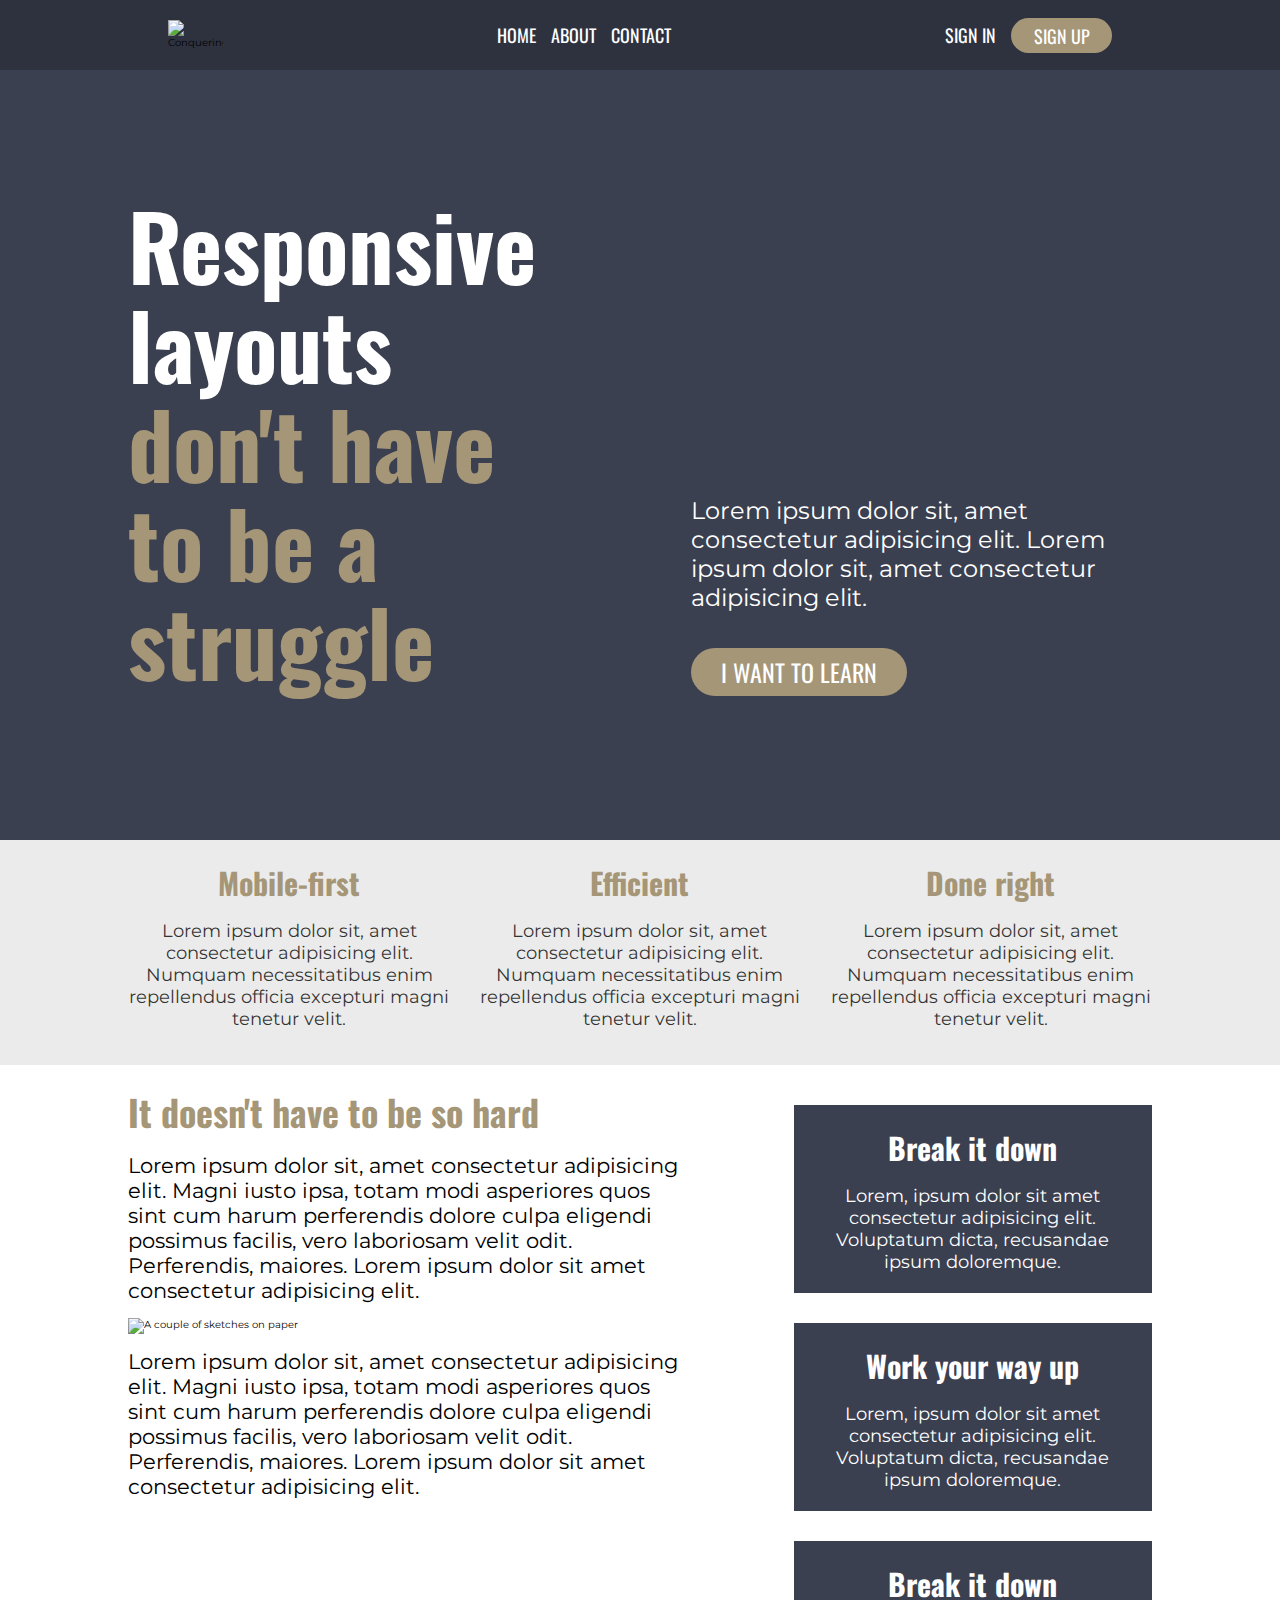
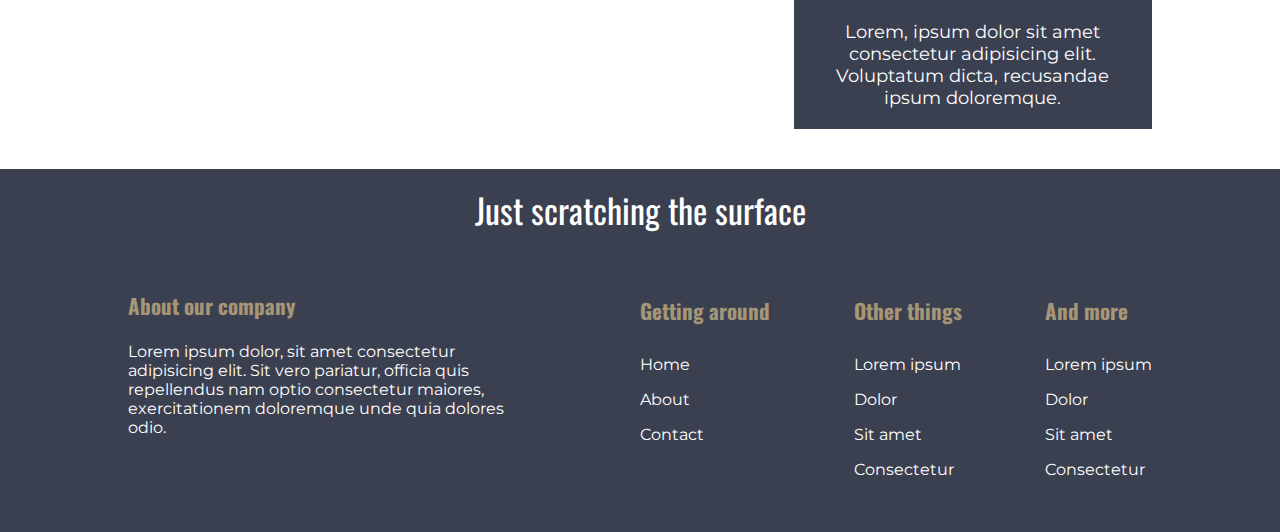
==== index.html @ 31303733 "responsive basic layout" ====
<!DOCTYPE html>
<html lang="en">
  <head>
    <meta charset="UTF-8" />
    <meta name="viewport" content="width=device-width, initial-scale=1.0" />
    <title>Little Ganster</title>
    <link rel="stylesheet" href="./css/stylesheet.css" />
  </head>
  <body></body>
</html>
<header class="header">
  <div class="container">
    <button class="toggle">
      <i class="hamburguer fas fa-bars"></i>
    </button>

    <img
      src="https://drive.google.com/uc?id=1h7lXWV56qq_ZObtqsrQkBXcDwo1gfmDO"
      alt="Conquering responsive layouts logo"
      class="logo"
      width="55px"
      height="30px"
    />

    <div class="nav-container">
      <nav class="primary-nav">
        <ul class="nav__list">
          <li class="nav__list__item">
            <a href="#" class="primary-nav__link">home</a>
          </li>

          <li class="nav__list__item">
            <a href="#" class="primary-nav__link">about</a>
          </li>

          <li class="nav__list__item">
            <a href="#" class="primary-nav__link">contact</a>
          </li>
        </ul>
      </nav>

      <nav class="secondary-nav">
        <ul class="nav__list">
          <li class="nav__list__item">
            <a href="" class="secondary-nav__link">sign in</a>
          </li>

          <li class="nav__list__item">
            <a href="" class="secondary-nav__link link-button">sign up</a>
          </li>
        </ul>
      </nav>
    </div>
    <!--End of the nav-container-->
  </div>
  <!--End of the first container inside header-->
</header>

<main class="main-content">
  <section class="hero-section">
    <div class="container row2">
      <h1 class="hero__title">
        responsive layouts
        <span class="accent">don't have to be a struggle</span>
      </h1>

      <div class="wrap wrap--bottom">
        <p class="hero__text">
          Lorem ipsum dolor sit, amet consectetur adipisicing elit. Lorem ipsum
          dolor sit, amet consectetur adipisicing elit.
        </p>

        <a href="#" class="hero__link link-button">i want to learn</a>
      </div>
    </div>

    <aside class="hero__aside">
      <div class="container row">
        <section class="hero__aside__section">
          <h2 class="subtitle">mobile-first</h2>

          <p class="hero__aside__text">
            Lorem ipsum dolor sit, amet consectetur adipisicing elit. Numquam
            necessitatibus enim repellendus officia excepturi magni tenetur
            velit.
          </p>
        </section>

        <section class="hero__aside__section">
          <h2 class="subtitle">efficient</h2>

          <p class="hero__aside__text">
            Lorem ipsum dolor sit, amet consectetur adipisicing elit. Numquam
            necessitatibus enim repellendus officia excepturi magni tenetur
            velit.
          </p>
        </section>

        <section class="hero__aside__section">
          <h2 class="subtitle">done right</h2>

          <p class="hero__aside__text">
            Lorem ipsum dolor sit, amet consectetur adipisicing elit. Numquam
            necessitatibus enim repellendus officia excepturi magni tenetur
            velit.
          </p>
        </section>
      </div>
    </aside>
  </section>

  <section class="primary-section">
    <div class="container row2">
      <div class="wrap">
        <h2 class="subtitle">it doesn't have to be so hard</h2>

        <p class="primary-section__text">
          Lorem ipsum dolor sit, amet consectetur adipisicing elit. Magni iusto
          ipsa, totam modi asperiores quos sint cum harum perferendis dolore
          culpa eligendi possimus facilis, vero laboriosam velit odit.
          Perferendis, maiores. Lorem ipsum dolor sit amet consectetur
          adipisicing elit.
        </p>

        <img
          src="https://drive.google.com/uc?export=view&id=1Bmxe8sjUV5dAj_eSi6r8S3-ubLj5u2Nr"
          alt="A couple of sketches on paper"
          class="primary-section__img"
          width="1207px"
          height="913px"
        />

        <p class="primary-section__text">
          Lorem ipsum dolor sit, amet consectetur adipisicing elit. Magni iusto
          ipsa, totam modi asperiores quos sint cum harum perferendis dolore
          culpa eligendi possimus facilis, vero laboriosam velit odit.
          Perferendis, maiores. Lorem ipsum dolor sit amet consectetur
          adipisicing elit.
        </p>
      </div>

      <aside class="primary__aside row">
        <article class="primary__aside__article">
          <h2 class="subtitle">break it down</h2>

          <p class="aside__article__text">
            Lorem, ipsum dolor sit amet consectetur adipisicing elit. Voluptatum
            dicta, recusandae ipsum doloremque.
          </p>
        </article>

        <article class="primary__aside__article">
          <h2 class="subtitle">work your way up</h2>

          <p class="aside__article__text">
            Lorem, ipsum dolor sit amet consectetur adipisicing elit. Voluptatum
            dicta, recusandae ipsum doloremque.
          </p>
        </article>

        <article class="primary__aside__article">
          <h2 class="subtitle">break it down</h2>

          <p class="aside__article__text">
            Lorem, ipsum dolor sit amet consectetur adipisicing elit. Voluptatum
            dicta, recusandae ipsum doloremque.
          </p>
        </article>
      </aside>
    </div>
  </section>
</main>

<footer class="footer">
  <p class="footer__text-big">just scratching the surface</p>

  <div class="container row2">
    <section class="footer__section">
      <h2 class="subtitle">about our company</h2>

      <p class="footer__section__text">
        Lorem ipsum dolor, sit amet consectetur adipisicing elit. Sit vero
        pariatur, officia quis repellendus nam optio consectetur maiores,
        exercitationem doloremque unde quia dolores odio.
      </p>
    </section>

    <div class="row">
      <nav class="footer__nav">
        <h2 class="subtitle">getting around</h2>

        <div class="footer__nav__wrap">
          <a href="#" class="footer__nav__link">home</a>
          <a href="#" class="footer__nav__link">about</a>
          <a href="#" class="footer__nav__link">contact</a>
        </div>
      </nav>

      <nav class="footer__nav">
        <h2 class="subtitle">other things</h2>

        <div class="footer__nav__wrap">
          <a href="#" class="footer__nav__link">lorem ipsum</a>
          <a href="#" class="footer__nav__link">dolor</a>
          <a href="#" class="footer__nav__link">sit amet</a>
          <a href="#" class="footer__nav__link">consectetur</a>
        </div>
      </nav>

      <nav class="footer__nav">
        <h2 class="subtitle">and more</h2>

        <div class="footer__nav__wrap">
          <a href="#" class="footer__nav__link">lorem ipsum</a>
          <a href="#" class="footer__nav__link">dolor</a>
          <a href="#" class="footer__nav__link">sit amet</a>
          <a href="#" class="footer__nav__link">consectetur</a>
        </div>
      </nav>
    </div>
    <!--End of the row div-->
  </div>
  <!--End of the container div-->
</footer>

<!--script for icons-->
<script src="./js/index.js"></script>
<script
  src="https://kit.fontawesome.com/150d9cdc3a.js"
  crossorigin="anonymous"
></script>
---- css/stylesheet.css ----
@import url("https://fonts.googleapis.com/css2?family=Montserrat&family=Oswald:wght@700&display=swap");

* {
  padding: 0;
  margin: 0;
  box-sizing: border-box;
}

:root {
  font-size: 62.5%;
  --white: #fff;
  --sand-color: #a59678;
  --deep-blue: #2e323f;
  --king-blue: #3b4050;
  --gray: rgb(235, 235, 235);
  --light-black: rgb(0 0 0 / 0.8);
  --extra-light-black: rgb(0 0 0 / 0.4);
}

body {
  font-family: "Montserrat", sans-serif;
}

.primary-nav__link,
.secondary-nav__link,
.hero__title,
.hero__link,
.subtitle {
  font-family: "Oswald", sans-serif;
}

.subtitle {
  color: var(--sand-color);
}

.subtitle::first-letter,
.hero__title::first-letter,
.footer__nav__link::first-letter {
  text-transform: uppercase;
}

.link-button {
  padding: 0.25em 1.25em;

  background: var(--sand-color);
  color: var(--white);
  border-radius: 100px;
}

.container {
  width: 80%;
  max-width: 1200px;
  padding: 2em 0;
  margin: 0 auto;
}
/*Header*/
.header {
  background: var(--deep-blue);
}

.header > .container {
  display: flex;
  justify-content: center;
  align-items: center;

  position: relative;

  width: 100%;
  padding-left: 10vw;
  padding-right: 10vw;
}

.toggle {
  position: absolute;
  left: 10vw;

  width: 40px;
  height: 40px;
  border: none;

  font-size: 20px;

  border-radius: 50%;
  background: var(--extra-light-black);
  color: var(--gray);
}

.toggle:hover,
.toggle:active,
a:hover,
a:active {
  opacity: 0.7;
}
/*It is not displayed unless the user clicks on the toggle button*/
.nav-container {
  display: none;
}
/*This class will be added to nav-container to ve visible*/
.nav-container--visible {
  display: block;

  position: absolute;
  top: 100%;
  left: 0;
  right: 0;

  border-top: 1px solid var(--king-blue);
  padding: 2em 0;

  background: var(--deep-blue);
}

.primary-nav__link,
.secondary-nav__link,
.hero__link {
  font-size: clamp(1.8rem, 3vw, 2.4rem);
  text-decoration: none;
  text-transform: uppercase;

  color: var(--white);
}

.primary-nav__link,
.secondary-nav__link {
  font-size: clamp(1.5rem, 2vw, 1.8rem);
}

.primary-nav {
  margin-bottom: 2.5rem;
}

.nav__list {
  padding: 0;
  margin: 0;

  list-style: none;
}

.nav__list__item {
  margin-bottom: 1rem;

  text-align: center;
}
/*Main*/
.hero-section {
  background: var(--king-blue);
  color: var(--white);
}

.hero__title {
  font-size: clamp(5rem, 10vw, 9rem);
  line-height: 1.1;
}

.accent {
  color: var(--sand-color);
}

.hero__text {
  margin: 1.75em 0;

  font-size: clamp(1.8rem, 3vw, 2.4rem);
}

.hero__aside {
  background: var(--gray);
}

.hero__aside__section > .subtitle {
  font-size: clamp(2.4rem, 4vw, 3rem);
  text-align: center;
}

.hero__aside__text {
  margin: 1.5rem 0;

  font-size: clamp(1.4rem, 3vw, 1.8rem);
  text-align: center;

  color: var(--light-black);
}

.primary-section .subtitle {
  margin-bottom: 1.5rem;

  font-size: clamp(2.6rem, 4vw, 3.6rem);
}

.primary-section .wrap {
  margin-bottom: 50px;
}

.primary-section__img {
  max-width: 100%;
  height: auto;
  margin: 1.5rem 0;
}

.primary-section__text {
  font-size: clamp(1.5rem, 2.5vw, 2.1rem);
}

.primary__aside {
  padding: 2em 0;

  text-align: center;
}

.primary__aside__article {
  padding: 2em;
  margin-top: 30px;

  background: var(--king-blue);
  color: var(--white);
}

.primary__aside__article > .subtitle {
  font-size: clamp(2.4rem, 4vw, 3rem);
  color: white;
}

.aside__article__text {
  font-size: clamp(1.4rem, 3vw, 1.8rem);
}
/*Footer*/
.footer {
  background: var(--king-blue);
}

.footer__text-big {
  width: 80%;
  padding: 1.5rem 0;
  margin: 0 auto;

  font-family: "Oswald", sans-serif;
  font-size: clamp(2.4rem, 4vw, 3.4rem);
  text-align: center;

  color: var(--white);
}

.footer__text-big::first-letter {
  text-transform: uppercase;
}

.footer__section {
  padding: 2em 0;
}

.footer .subtitle {
  padding-bottom: 1em;

  font-size: clamp(1.6rem, 4vw, 2.1rem);
}

.footer__section__text,
.footer__nav__link {
  font-size: clamp(1.4rem, 3vw, 1.6rem);

  color: var(--white);
}

.footer__nav {
  padding: 2.5em 0;
}

.footer__nav__link {
  padding: 0.5em 0;

  text-decoration: none;
}

.footer__nav__wrap {
  display: flex;
  flex-direction: column;
  align-items: flex-start;
}

@media (min-width: 700px) {
  .row {
    display: flex;
    justify-content: space-between;
  }

  .header > .container {
    justify-content: space-between;
  }

  .nav__list {
    display: flex;
  }

  .nav__list__item {
    margin: 0 0 0 15px;
  }

  .primary-nav {
    margin: 0 auto 0;
  }

  .primary__aside__article,
  .hero__aside__section {
    width: 31.5%;
  }

  .toggle {
    display: none;
  }

  .nav-container {
    display: flex;

    position: static;

    width: 100%;
    padding: 0;
    border: none;
  }
}

@media (min-width: 1000px) {
  .row2 {
    display: flex;
    justify-content: space-between;
  }

  .hero-section .row2 > * {
    width: 45%;
  }

  .hero-section .row2 {
    padding: 125px 0 150px;
  }

  .wrap--bottom {
    align-self: flex-end;
  }

  .primary-section .wrap {
    width: 55%;
  }

  .primary-section .row {
    flex-direction: column;
    justify-content: flex-start;

    width: 35%;
  }

  .primary__aside__article {
    width: 100%;
  }

  .primary__aside__article:first-child {
    margin-top: 0;
  }

  .footer__section {
    width: 40%;
  }

  .footer .row {
    width: 50%;
  }
}
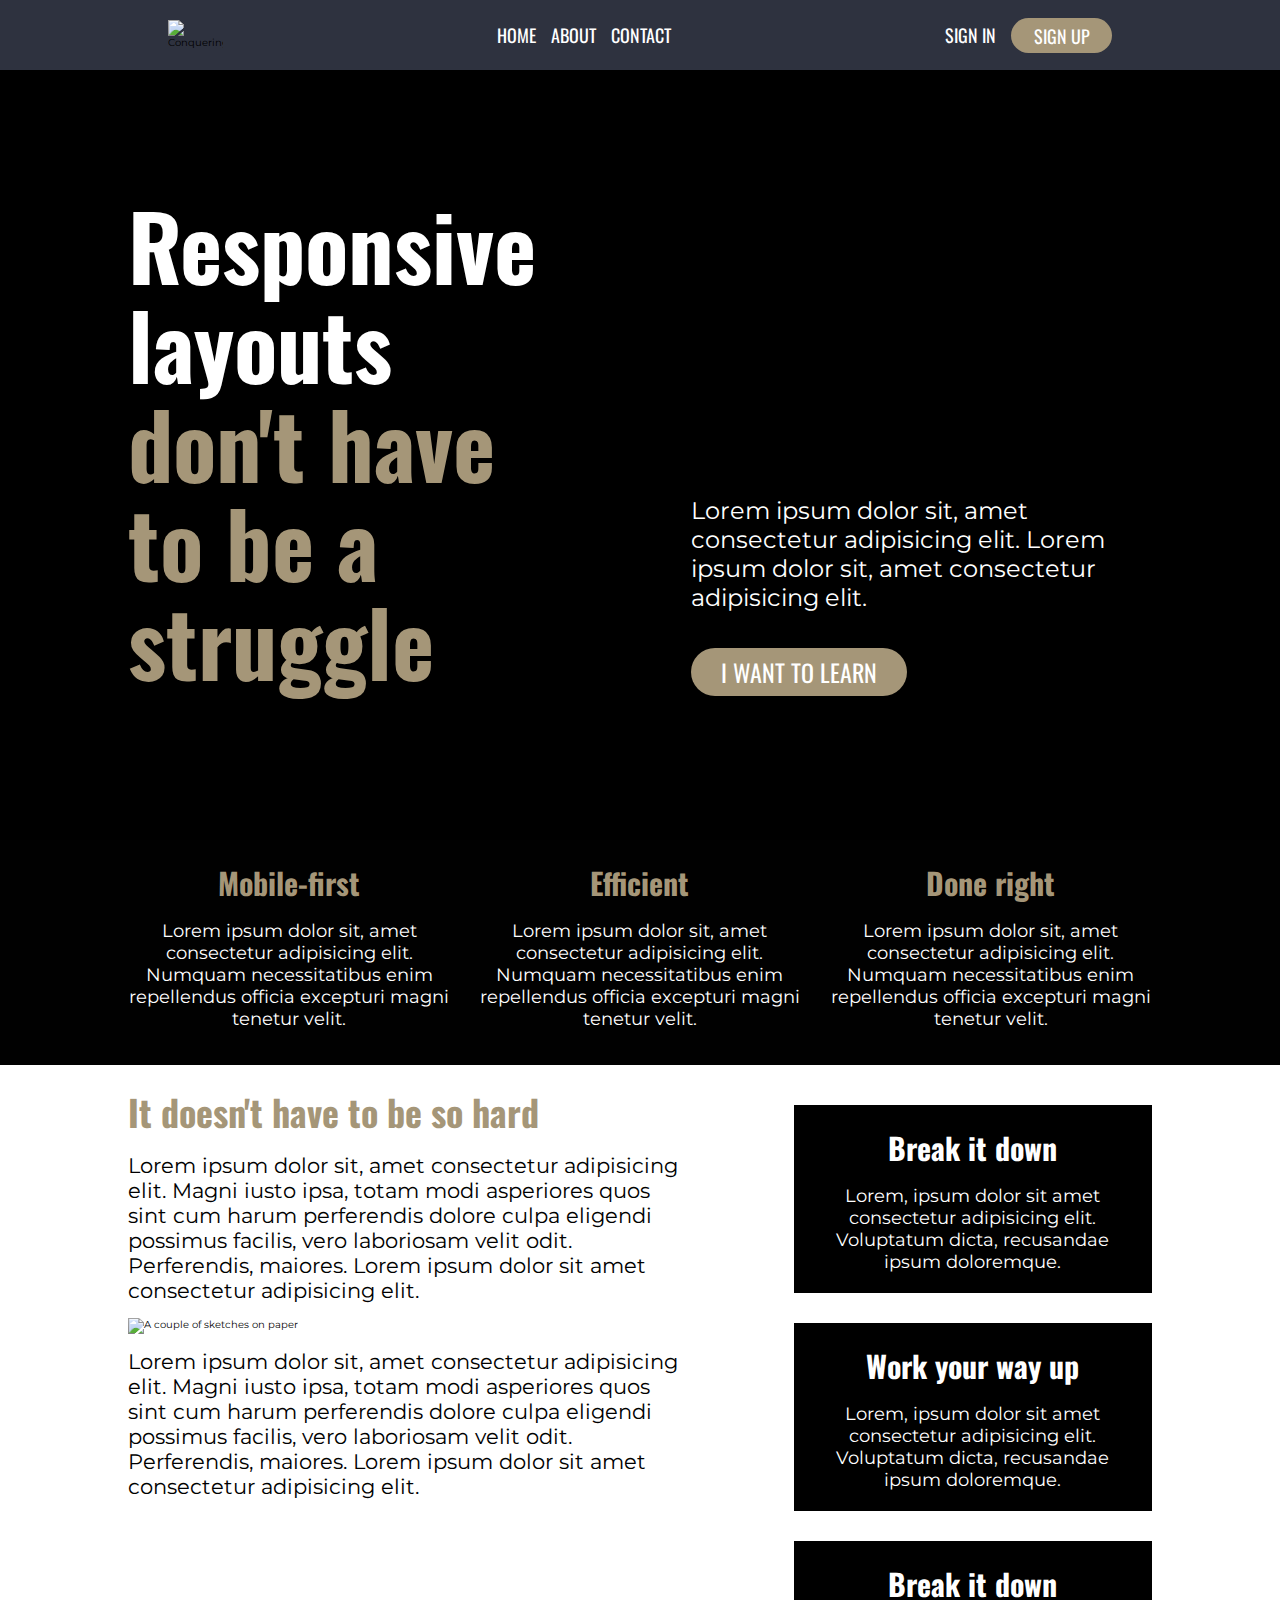
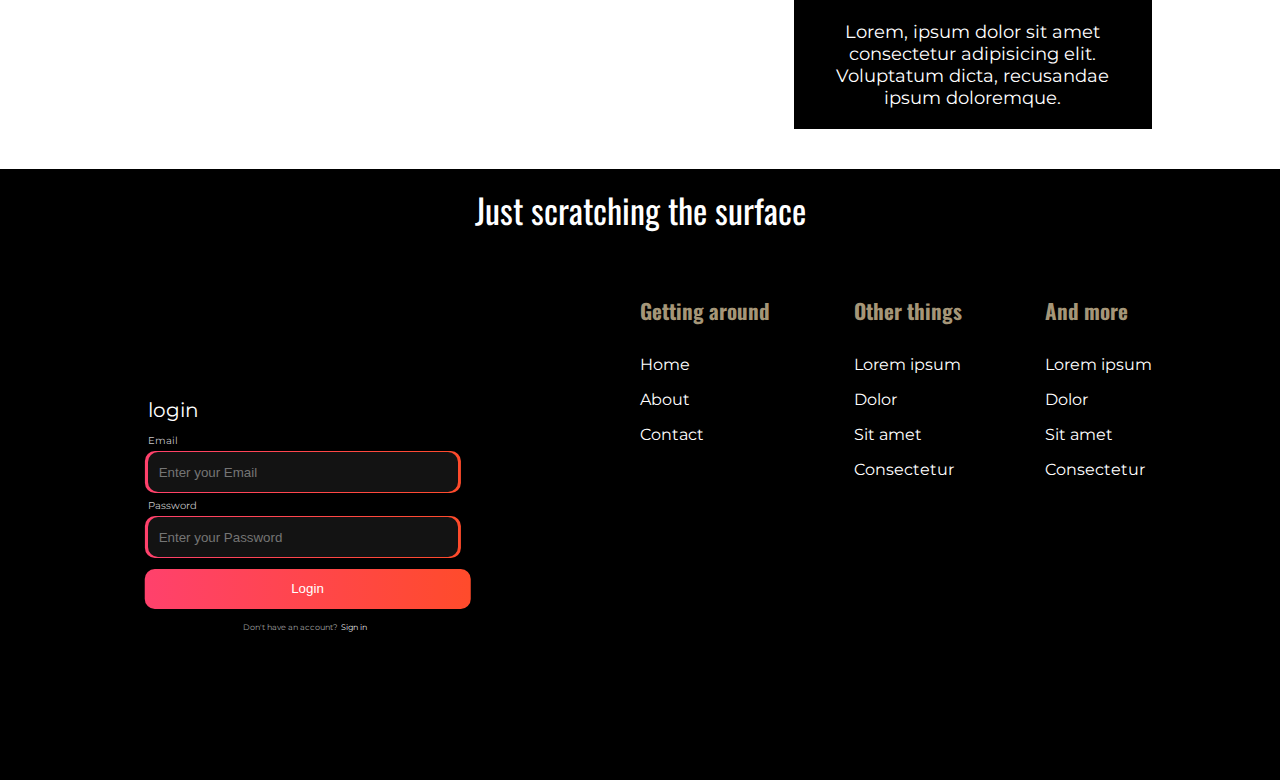
==== commit 61019dec: "styling landing page" ====
--- a/index.html
+++ b/index.html
@@ -4,7 +4,11 @@
     <meta charset="UTF-8" />
     <meta name="viewport" content="width=device-width, initial-scale=1.0" />
     <title>Little Ganster</title>
-    <link rel="stylesheet" href="./css/stylesheet.css" />
+    <link
+      rel="stylesheet"
+      href="./css/index.css
+    "
+    />
   </head>
   <body></body>
 </html>
@@ -173,16 +177,36 @@
 
 <footer class="footer">
   <p class="footer__text-big">just scratching the surface</p>
+  <!-- Forms external -->
 
   <div class="container row2">
     <section class="footer__section">
-      <h2 class="subtitle">about our company</h2>
-
-      <p class="footer__section__text">
-        Lorem ipsum dolor, sit amet consectetur adipisicing elit. Sit vero
-        pariatur, officia quis repellendus nam optio consectetur maiores,
-        exercitationem doloremque unde quia dolores odio.
-      </p>
+      <div class="container-forms">
+        <p class="headline">login</p>
+        <div>
+          <div class="box-forms">
+            <p>Email</p>
+            <div>
+              <input type="text" name="" id="" placeholder="Enter your Email" />
+            </div>
+          </div>
+        </div>
+        <div>
+          <div class="box-forms">
+            <p>Password</p>
+            <div>
+              <input
+                type="password"
+                name=""
+                id=""
+                placeholder="Enter your Password"
+              />
+            </div>
+          </div>
+        </div>
+        <button class="loginBtn">Login</button>
+        <p class="text">Don't have an account?<a href="#">Sign in</a></p>
+      </div>
     </section>
 
     <div class="row">
--- a/css/index.css
+++ b/css/index.css
@@ -0,0 +1,458 @@
+@import url("https://fonts.googleapis.com/css2?family=Montserrat&family=Oswald:wght@700&display=swap");
+
+* {
+  padding: 0;
+  margin: 0;
+  box-sizing: border-box;
+}
+
+:root {
+  font-size: 62.5%;
+  --white: #fff;
+  --sand-color: #a59678;
+  --deep-blue: #2e323f;
+  --black: rgb(0 0 0);
+  --light-black: rgb(1 1 1 / 0.6);
+}
+
+body {
+  font-family: "Montserrat", sans-serif;
+}
+
+.primary-nav__link,
+.secondary-nav__link,
+.hero__title,
+.hero__link,
+.subtitle {
+  font-family: "Oswald", sans-serif;
+}
+
+.subtitle {
+  color: var(--sand-color);
+}
+
+.subtitle::first-letter,
+.hero__title::first-letter,
+.footer__nav__link::first-letter {
+  text-transform: uppercase;
+}
+
+.link-button {
+  padding: 0.25em 1.25em;
+
+  background: var(--sand-color);
+  color: var(--white);
+  border-radius: 100px;
+}
+
+.container {
+  width: 80%;
+  max-width: 1200px;
+  padding: 2em 0;
+  margin: 0 auto;
+}
+/*Header*/
+.header {
+  background: var(--deep-blue);
+}
+
+.header > .container {
+  display: flex;
+  justify-content: center;
+  align-items: center;
+
+  position: relative;
+
+  width: 100%;
+  padding-left: 10vw;
+  padding-right: 10vw;
+}
+
+.toggle {
+  position: absolute;
+  left: 10vw;
+
+  width: 40px;
+  height: 40px;
+  border: none;
+
+  font-size: 20px;
+
+  border-radius: 50%;
+  background: var(--light-black);
+  color: var(--light-black);
+}
+
+.toggle:hover,
+.toggle:active,
+a:hover,
+a:active {
+  opacity: 0.7;
+}
+/*It is not displayed unless the user clicks on the toggle button*/
+.nav-container {
+  display: none;
+}
+/*This class will be added to nav-container to ve visible*/
+.nav-container--visible {
+  display: block;
+
+  position: absolute;
+  top: 100%;
+  left: 0;
+  right: 0;
+
+  border-top: 1px solid var(--black);
+  padding: 2em 0;
+
+  background: var(--deep-blue);
+}
+
+.primary-nav__link,
+.secondary-nav__link,
+.hero__link {
+  font-size: clamp(1.8rem, 3vw, 2.4rem);
+  text-decoration: none;
+  text-transform: uppercase;
+
+  color: var(--white);
+}
+
+.primary-nav__link,
+.secondary-nav__link {
+  font-size: clamp(1.5rem, 2vw, 1.8rem);
+}
+
+.primary-nav {
+  margin-bottom: 2.5rem;
+}
+
+.nav__list {
+  padding: 0;
+  margin: 0;
+
+  list-style: none;
+}
+
+.nav__list__item {
+  margin-bottom: 1rem;
+
+  text-align: center;
+}
+/*Main*/
+.hero-section {
+  background: var(--black);
+  color: var(--white);
+}
+
+.hero__title {
+  font-size: clamp(5rem, 10vw, 9rem);
+  line-height: 1.1;
+}
+
+.accent {
+  color: var(--sand-color);
+}
+
+.hero__text {
+  margin: 1.75em 0;
+
+  font-size: clamp(1.8rem, 3vw, 2.4rem);
+}
+
+.hero__aside {
+  background: var(--light-black);
+}
+
+.hero__aside__section > .subtitle {
+  font-size: clamp(2.4rem, 4vw, 3rem);
+  text-align: center;
+}
+
+.hero__aside__text {
+  margin: 1.5rem 0;
+
+  font-size: clamp(1.4rem, 3vw, 1.8rem);
+  text-align: center;
+
+  color: var(--white);
+}
+
+.primary-section .subtitle {
+  margin-bottom: 1.5rem;
+
+  font-size: clamp(2.6rem, 4vw, 3.6rem);
+}
+
+.primary-section .wrap {
+  margin-bottom: 50px;
+}
+
+.primary-section__img {
+  max-width: 100%;
+  height: auto;
+  margin: 1.5rem 0;
+}
+
+.primary-section__text {
+  font-size: clamp(1.5rem, 2.5vw, 2.1rem);
+}
+
+.primary__aside {
+  padding: 2em 0;
+
+  text-align: center;
+}
+
+.primary__aside__article {
+  padding: 2em;
+  margin-top: 30px;
+
+  background: var(--black);
+  color: var(--white);
+}
+
+.primary__aside__article > .subtitle {
+  font-size: clamp(2.4rem, 4vw, 3rem);
+  color: white;
+}
+
+.aside__article__text {
+  font-size: clamp(1.4rem, 3vw, 1.8rem);
+}
+/*Footer*/
+.footer {
+  background: var(--black);
+}
+
+.footer__text-big {
+  width: 80%;
+  padding: 1.5rem 0;
+  margin: 0 auto;
+
+  font-family: "Oswald", sans-serif;
+  font-size: clamp(2.4rem, 4vw, 3.4rem);
+  text-align: center;
+
+  color: var(--white);
+}
+
+.footer__text-big::first-letter {
+  text-transform: uppercase;
+}
+
+.footer__section {
+  padding: 2em 0;
+}
+
+.footer .subtitle {
+  padding-bottom: 1em;
+
+  font-size: clamp(1.6rem, 4vw, 2.1rem);
+}
+
+.footer__section__text,
+.footer__nav__link {
+  font-size: clamp(1.4rem, 3vw, 1.6rem);
+
+  color: var(--white);
+}
+
+.footer__nav {
+  padding: 2.5em 0;
+}
+
+.footer__nav__link {
+  padding: 0.5em 0;
+
+  text-decoration: none;
+}
+
+.footer__nav__wrap {
+  display: flex;
+  flex-direction: column;
+  align-items: flex-start;
+}
+
+@media (min-width: 700px) {
+  .row {
+    display: flex;
+    justify-content: space-between;
+  }
+
+  .header > .container {
+    justify-content: space-between;
+  }
+
+  .nav__list {
+    display: flex;
+  }
+
+  .nav__list__item {
+    margin: 0 0 0 15px;
+  }
+
+  .primary-nav {
+    margin: 0 auto 0;
+  }
+
+  .primary__aside__article,
+  .hero__aside__section {
+    width: 31.5%;
+  }
+
+  .toggle {
+    display: none;
+  }
+
+  .nav-container {
+    display: flex;
+
+    position: static;
+
+    width: 100%;
+    padding: 0;
+    border: none;
+  }
+}
+
+@media (min-width: 1000px) {
+  .row2 {
+    display: flex;
+    justify-content: space-between;
+  }
+
+  .hero-section .row2 > * {
+    width: 45%;
+  }
+
+  .hero-section .row2 {
+    padding: 125px 0 150px;
+  }
+
+  .wrap--bottom {
+    align-self: flex-end;
+  }
+
+  .primary-section .wrap {
+    width: 55%;
+  }
+
+  .primary-section .row {
+    flex-direction: column;
+    justify-content: flex-start;
+
+    width: 35%;
+  }
+
+  .primary__aside__article {
+    width: 100%;
+  }
+
+  .primary__aside__article:first-child {
+    margin-top: 0;
+  }
+
+  .footer__section {
+    width: 40%;
+  }
+
+  .footer .row {
+    width: 50%;
+  }
+}
+/* 
+forms external */
+@import url("https://fonts.googleapis.com/css2?family=Poppins:wght@100;300&display=swap");
+
+.container-forms {
+  width: 350px;
+  height: 450px;
+  color: #fff;
+  padding: 2rem;
+  display: flex;
+  justify-content: center;
+  flex-direction: column;
+  border-radius: 20px;
+}
+
+.headline {
+  margin-bottom: 0.5em;
+  font-size: 2rem;
+}
+
+.box-forms {
+  margin: 0.2em 0;
+}
+
+.container-forms .box-forms p {
+  color: rgba(255, 255, 255, 0.781);
+}
+
+.container-forms .box-forms div {
+  width: 100%;
+  height: 40px;
+  position: relative;
+  margin: 0.5em 0;
+}
+
+.container-forms .box-forms input {
+  position: absolute;
+  width: 100%;
+  height: 100%;
+  background: rgb(19, 19, 19);
+  border: none;
+  outline: none;
+  padding-left: 0.8em;
+  color: #fff;
+  border-radius: 10px;
+  transition: all 0.4s;
+}
+
+.container-forms .box-forms input:focus::placeholder {
+  color: #ffffff;
+}
+
+.container-forms .box-forms div::before {
+  content: "";
+  position: absolute;
+  top: 50%;
+  left: 50%;
+  transform: translate(-50%, -50%);
+  width: 102%;
+  height: 105%;
+  border-radius: 10px;
+  background: linear-gradient(to right, #ff416c, #ff4b2b);
+}
+
+.loginBtn {
+  width: 105%;
+  height: 40px;
+  border: none;
+  margin: 0.5em 0;
+  border-radius: 10px;
+  transform: translate(-1%);
+  background: linear-gradient(to right, #ff416c, #ff4b2b);
+  color: #fff;
+  cursor: pointer;
+  transition: all 0.4s;
+}
+
+.loginBtn:hover {
+  box-shadow: 0 0 10px #ff415d56;
+  transform: translate(-1%, 5%);
+}
+
+.text {
+  font-size: 0.8em;
+  margin-top: 0.8em;
+  text-align: center;
+  color: rgba(255, 255, 255, 0.623);
+}
+
+.text a {
+  color: rgba(255, 255, 255, 0.911);
+  text-decoration: none;
+  position: relative;
+  left: 3px;
+}
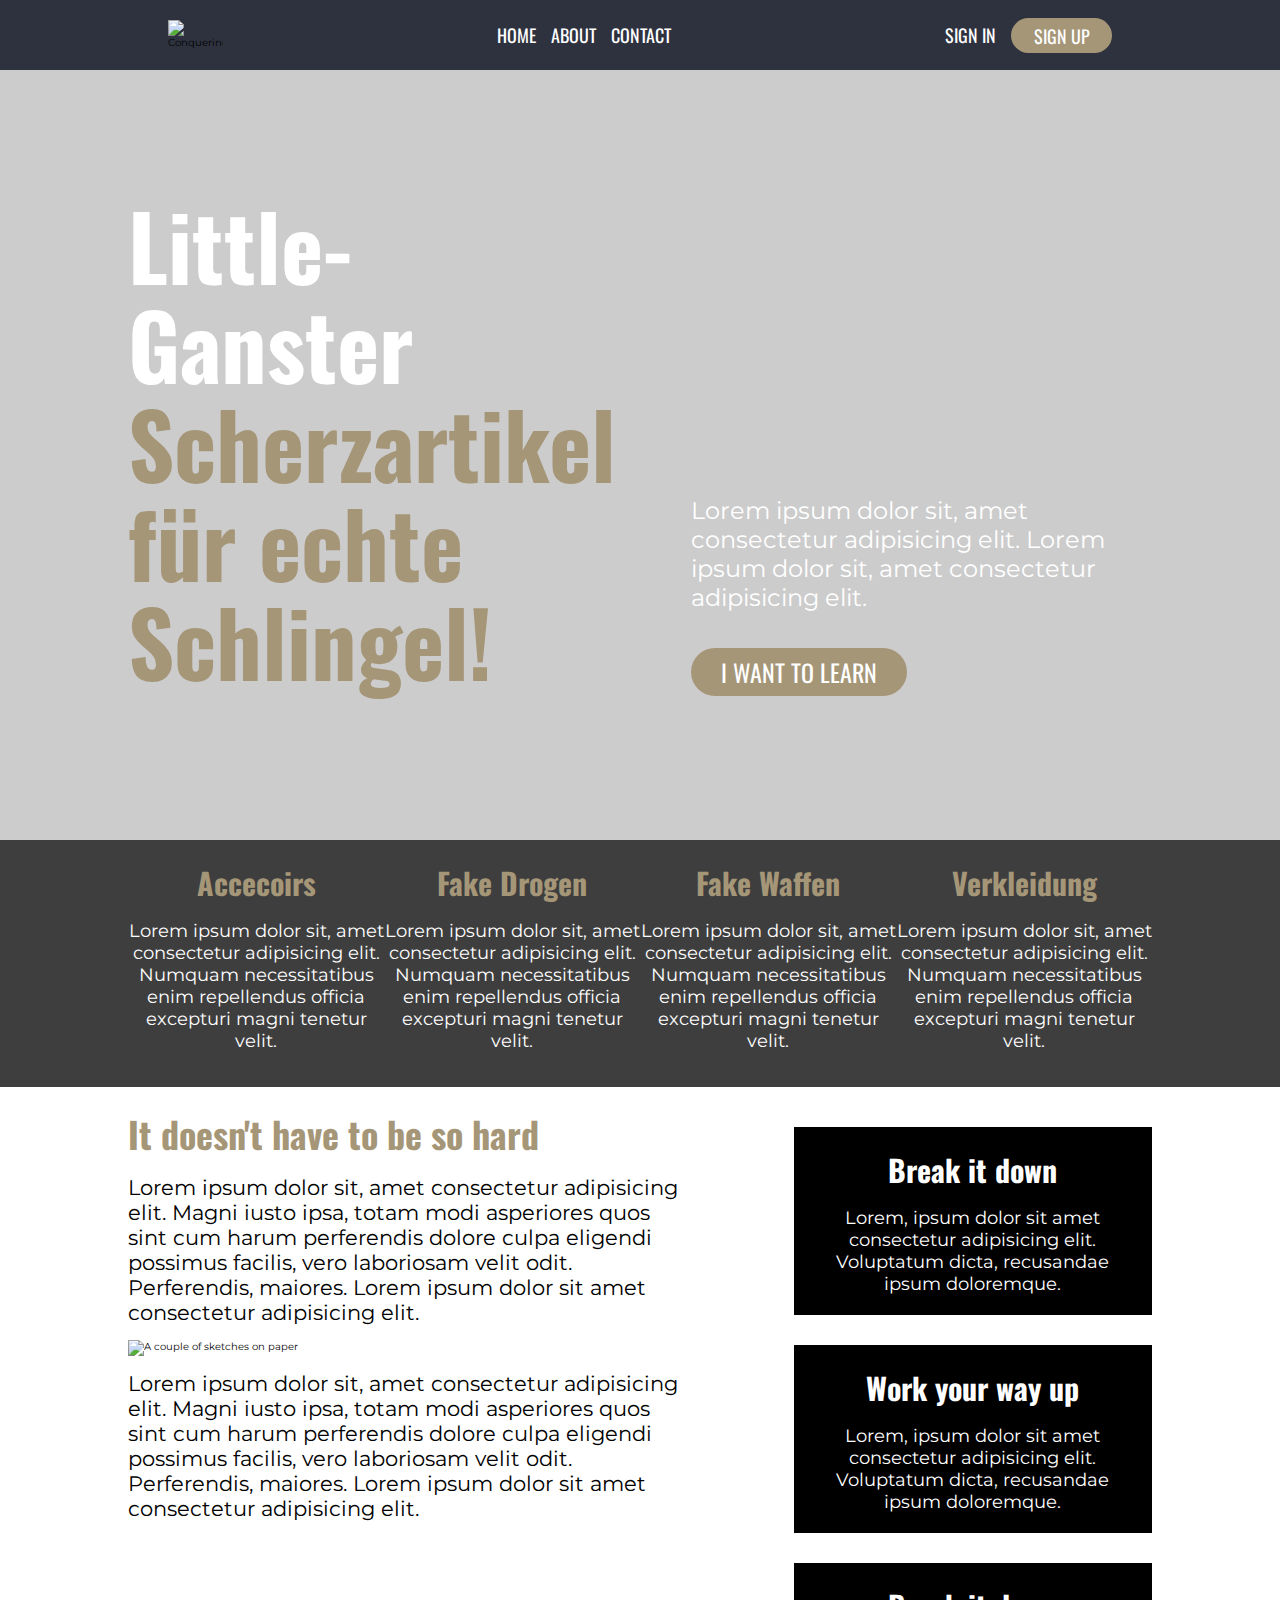
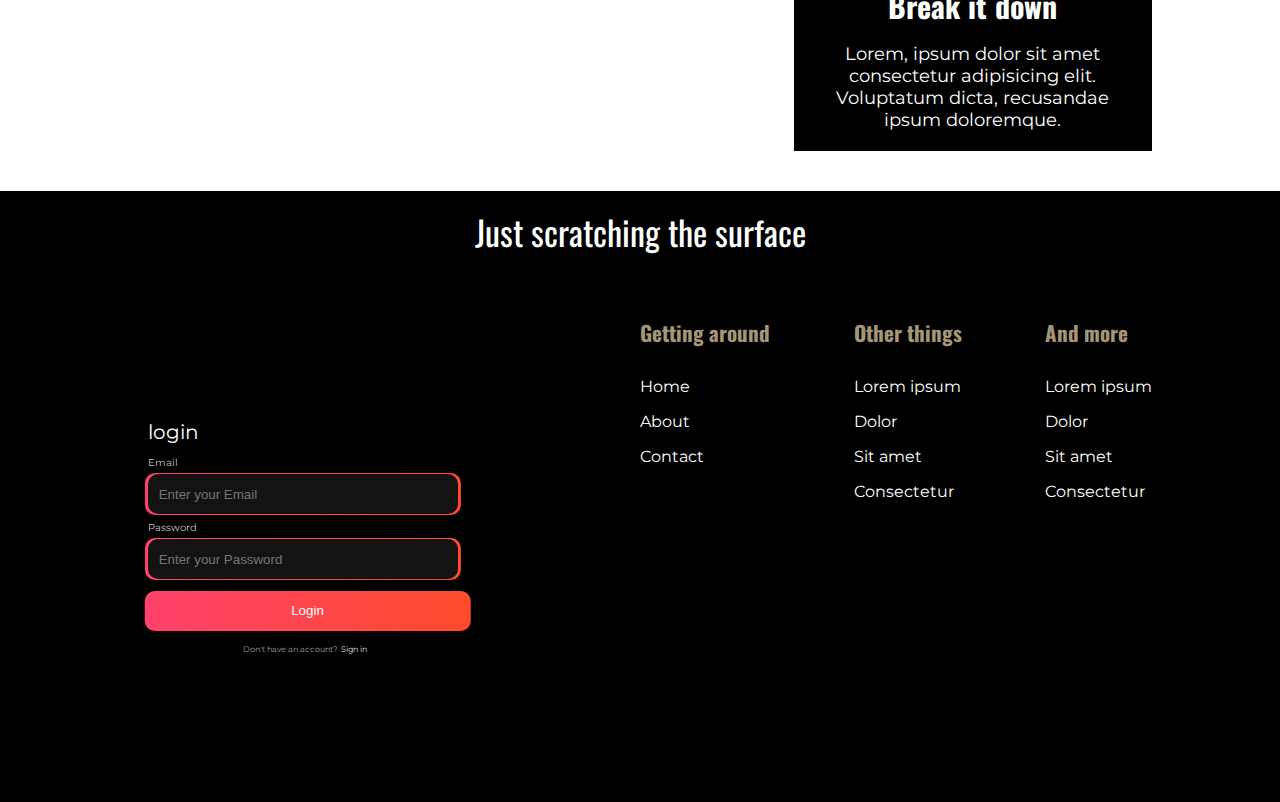
==== commit bac59658: "implement video" ====
--- a/index.html
+++ b/index.html
@@ -63,9 +63,20 @@
 <main class="main-content">
   <section class="hero-section">
     <div class="container row2">
+      <video
+        id="header-video-banner"
+        autoplay
+        muted
+        loop
+        src="./assets/media/background-video.mp4"
+        type="mp4"
+      >
+        Your browser does not support the video tag.
+      </video>
+
       <h1 class="hero__title">
-        responsive layouts
-        <span class="accent">don't have to be a struggle</span>
+        Little-Ganster
+        <span class="accent">Scherzartikel für echte Schlingel!</span>
       </h1>
 
       <div class="wrap wrap--bottom">
@@ -81,27 +92,37 @@
     <aside class="hero__aside">
       <div class="container row">
         <section class="hero__aside__section">
-          <h2 class="subtitle">mobile-first</h2>
-
-          <p class="hero__aside__text">
-            Lorem ipsum dolor sit, amet consectetur adipisicing elit. Numquam
-            necessitatibus enim repellendus officia excepturi magni tenetur
-            velit.
-          </p>
-        </section>
-
-        <section class="hero__aside__section">
-          <h2 class="subtitle">efficient</h2>
-
-          <p class="hero__aside__text">
-            Lorem ipsum dolor sit, amet consectetur adipisicing elit. Numquam
-            necessitatibus enim repellendus officia excepturi magni tenetur
-            velit.
-          </p>
-        </section>
-
-        <section class="hero__aside__section">
-          <h2 class="subtitle">done right</h2>
+          <h2 class="subtitle">Accecoirs</h2>
+
+          <p class="hero__aside__text">
+            Lorem ipsum dolor sit, amet consectetur adipisicing elit. Numquam
+            necessitatibus enim repellendus officia excepturi magni tenetur
+            velit.
+          </p>
+        </section>
+
+        <section class="hero__aside__section">
+          <h2 class="subtitle">Fake Drogen</h2>
+
+          <p class="hero__aside__text">
+            Lorem ipsum dolor sit, amet consectetur adipisicing elit. Numquam
+            necessitatibus enim repellendus officia excepturi magni tenetur
+            velit.
+          </p>
+        </section>
+
+        <section class="hero__aside__section">
+          <h2 class="subtitle">Fake Waffen</h2>
+
+          <p class="hero__aside__text">
+            Lorem ipsum dolor sit, amet consectetur adipisicing elit. Numquam
+            necessitatibus enim repellendus officia excepturi magni tenetur
+            velit.
+          </p>
+        </section>
+
+        <section class="hero__aside__section">
+          <h2 class="subtitle">Verkleidung</h2>
 
           <p class="hero__aside__text">
             Lorem ipsum dolor sit, amet consectetur adipisicing elit. Numquam
--- a/css/index.css
+++ b/css/index.css
@@ -12,7 +12,8 @@
   --sand-color: #a59678;
   --deep-blue: #2e323f;
   --black: rgb(0 0 0);
-  --light-black: rgb(1 1 1 / 0.6);
+  --light-black: rgb(1 1 1 / 0.7);
+  --overlay-black: rgb(0 0 0 / 0.2);
 }
 
 body {
@@ -140,8 +141,17 @@
   text-align: center;
 }
 /*Main*/
+
+#header-video-banner {
+  position: absolute;
+  top: 0;
+  left: 0;
+  width: 100vw;
+  z-index: -1;
+}
+
 .hero-section {
-  background: var(--black);
+  background: var(--overlay-black);
   color: var(--white);
 }
 
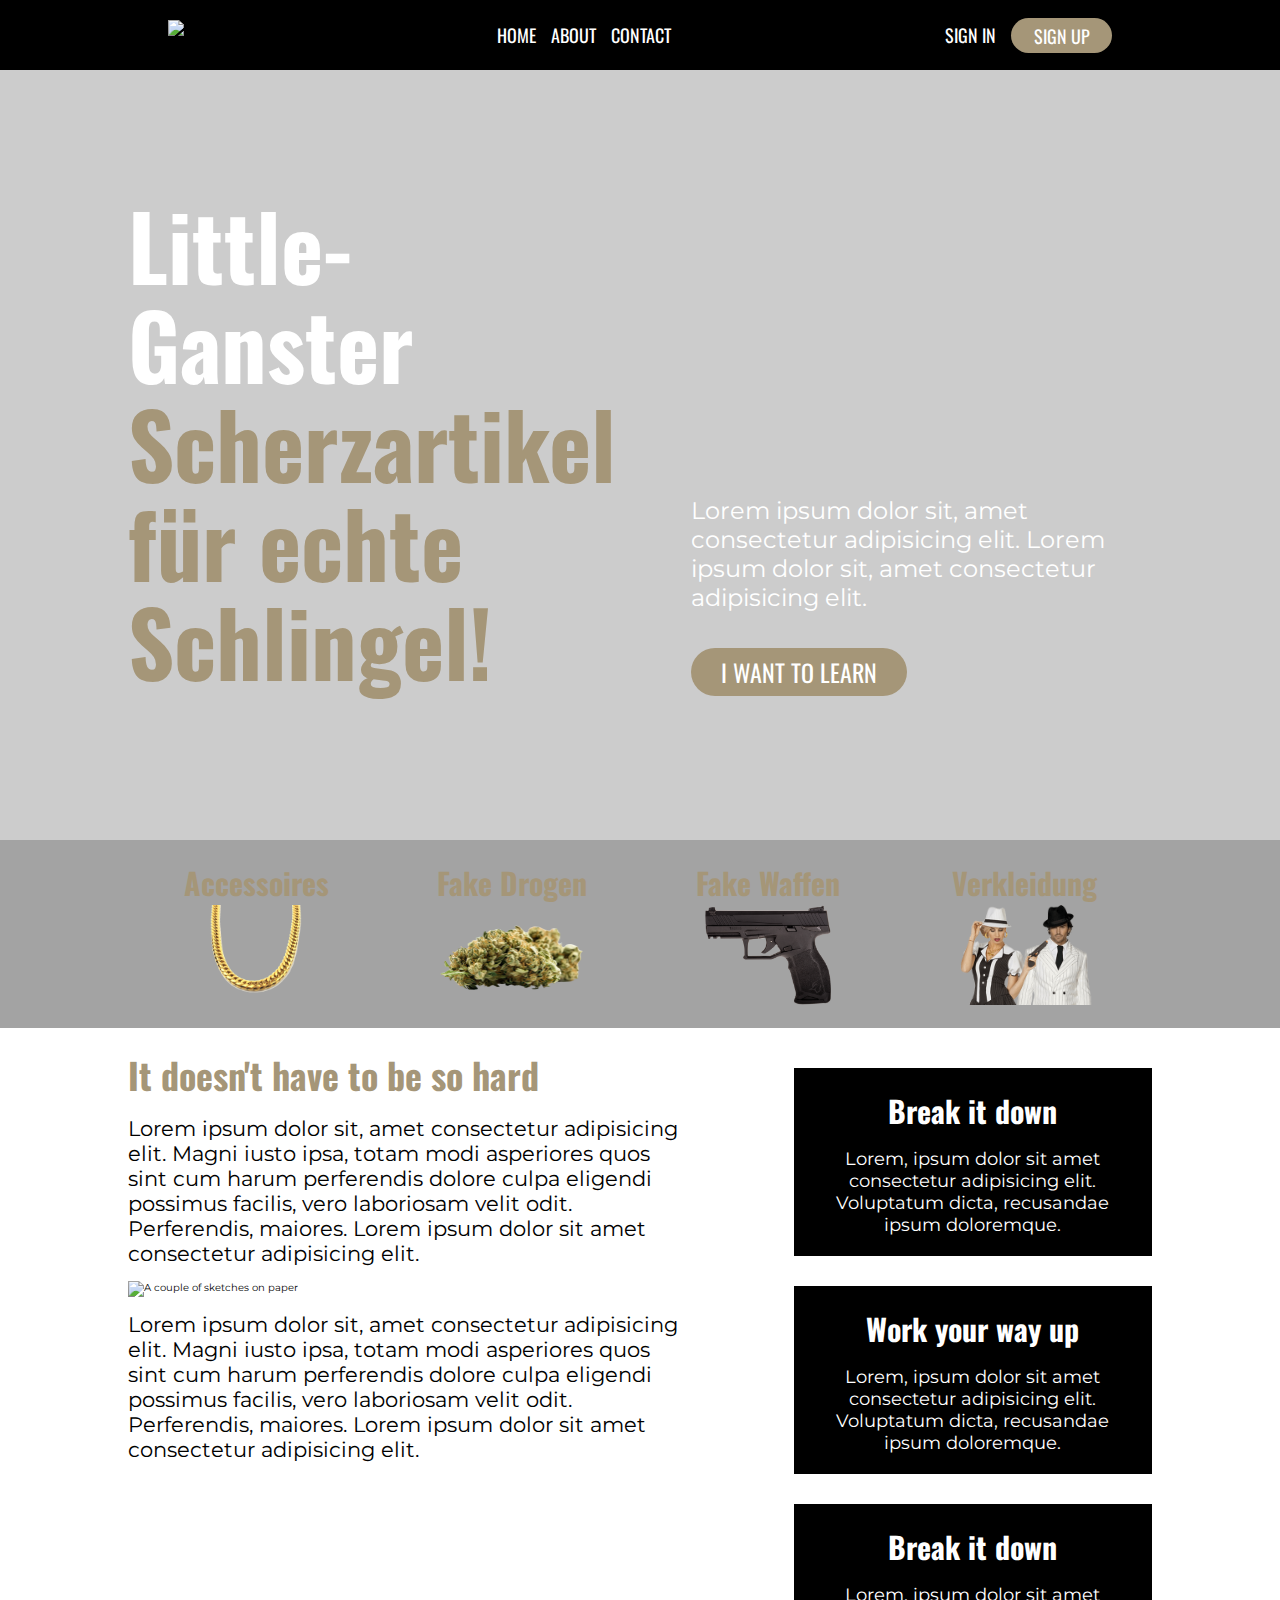
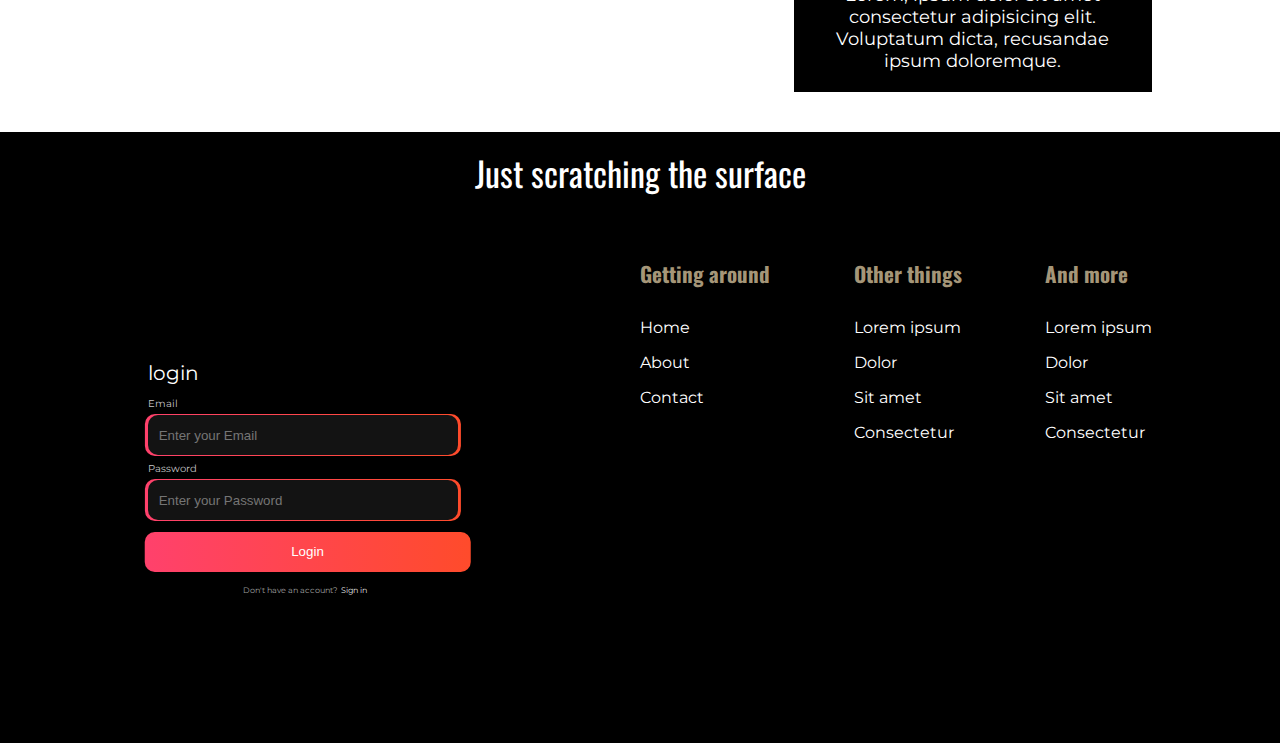
==== commit fa103b3a: "fix video banner" ====
--- a/index.html
+++ b/index.html
@@ -62,18 +62,17 @@
 
 <main class="main-content">
   <section class="hero-section">
+    <video
+      id="header-video-banner"
+      autoplay
+      muted
+      loop
+      src="./assets/media/background-video.mp4"
+      type="mp4"
+    >
+      Your browser does not support the video tag.
+    </video>
     <div class="container row2">
-      <video
-        id="header-video-banner"
-        autoplay
-        muted
-        loop
-        src="./assets/media/background-video.mp4"
-        type="mp4"
-      >
-        Your browser does not support the video tag.
-      </video>
-
       <h1 class="hero__title">
         Little-Ganster
         <span class="accent">Scherzartikel für echte Schlingel!</span>
@@ -88,47 +87,33 @@
         <a href="#" class="hero__link link-button">i want to learn</a>
       </div>
     </div>
-
     <aside class="hero__aside">
       <div class="container row">
         <section class="hero__aside__section">
-          <h2 class="subtitle">Accecoirs</h2>
-
-          <p class="hero__aside__text">
-            Lorem ipsum dolor sit, amet consectetur adipisicing elit. Numquam
-            necessitatibus enim repellendus officia excepturi magni tenetur
-            velit.
-          </p>
+          <h2 class="subtitle">Accessoires</h2>
+
+          <img class="hero__aside__text" src="./assets/images/goldkette.png" />
         </section>
 
         <section class="hero__aside__section">
           <h2 class="subtitle">Fake Drogen</h2>
 
-          <p class="hero__aside__text">
-            Lorem ipsum dolor sit, amet consectetur adipisicing elit. Numquam
-            necessitatibus enim repellendus officia excepturi magni tenetur
-            velit.
-          </p>
+          <img class="hero__aside__text" src="./assets/images/weed.webp" />
         </section>
 
         <section class="hero__aside__section">
           <h2 class="subtitle">Fake Waffen</h2>
 
-          <p class="hero__aside__text">
-            Lorem ipsum dolor sit, amet consectetur adipisicing elit. Numquam
-            necessitatibus enim repellendus officia excepturi magni tenetur
-            velit.
-          </p>
+          <img class="hero__aside__text" src="./assets/images/fakegun.png" />
         </section>
 
         <section class="hero__aside__section">
           <h2 class="subtitle">Verkleidung</h2>
 
-          <p class="hero__aside__text">
-            Lorem ipsum dolor sit, amet consectetur adipisicing elit. Numquam
-            necessitatibus enim repellendus officia excepturi magni tenetur
-            velit.
-          </p>
+          <img
+            class="hero__aside__text"
+            src="./assets/images/maffia-kleding.webp"
+          />
         </section>
       </div>
     </aside>
--- a/css/index.css
+++ b/css/index.css
@@ -54,7 +54,11 @@
 }
 /*Header*/
 .header {
-  background: var(--deep-blue);
+  position: sticky;
+  top: 0;
+  overflow: hidden;
+  z-index: 9;
+  background: var(--black);
 }
 
 .header > .container {
@@ -80,7 +84,7 @@
   font-size: 20px;
 
   border-radius: 50%;
-  background: var(--light-black);
+  background: var(--white);
   color: var(--light-black);
 }
 
@@ -142,17 +146,19 @@
 }
 /*Main*/
 
+.hero-section {
+  background: var(--overlay-black);
+  color: var(--white);
+  position: relative;
+}
 #header-video-banner {
   position: absolute;
   top: 0;
   left: 0;
-  width: 100vw;
+  width: 100%;
+  height: 100%;
   z-index: -1;
-}
-
-.hero-section {
-  background: var(--overlay-black);
-  color: var(--white);
+  object-fit: cover;
 }
 
 .hero__title {
@@ -171,7 +177,11 @@
 }
 
 .hero__aside {
-  background: var(--light-black);
+  background: var(--overlay-black);
+  display: flex;
+  flex-direction: column;
+  align-items: center;
+  text-align: center;
 }
 
 .hero__aside__section > .subtitle {
@@ -180,12 +190,7 @@
 }
 
 .hero__aside__text {
-  margin: 1.5rem 0;
-
-  font-size: clamp(1.4rem, 3vw, 1.8rem);
-  text-align: center;
-
-  color: var(--white);
+  height: 10rem;
 }
 
 .primary-section .subtitle {
